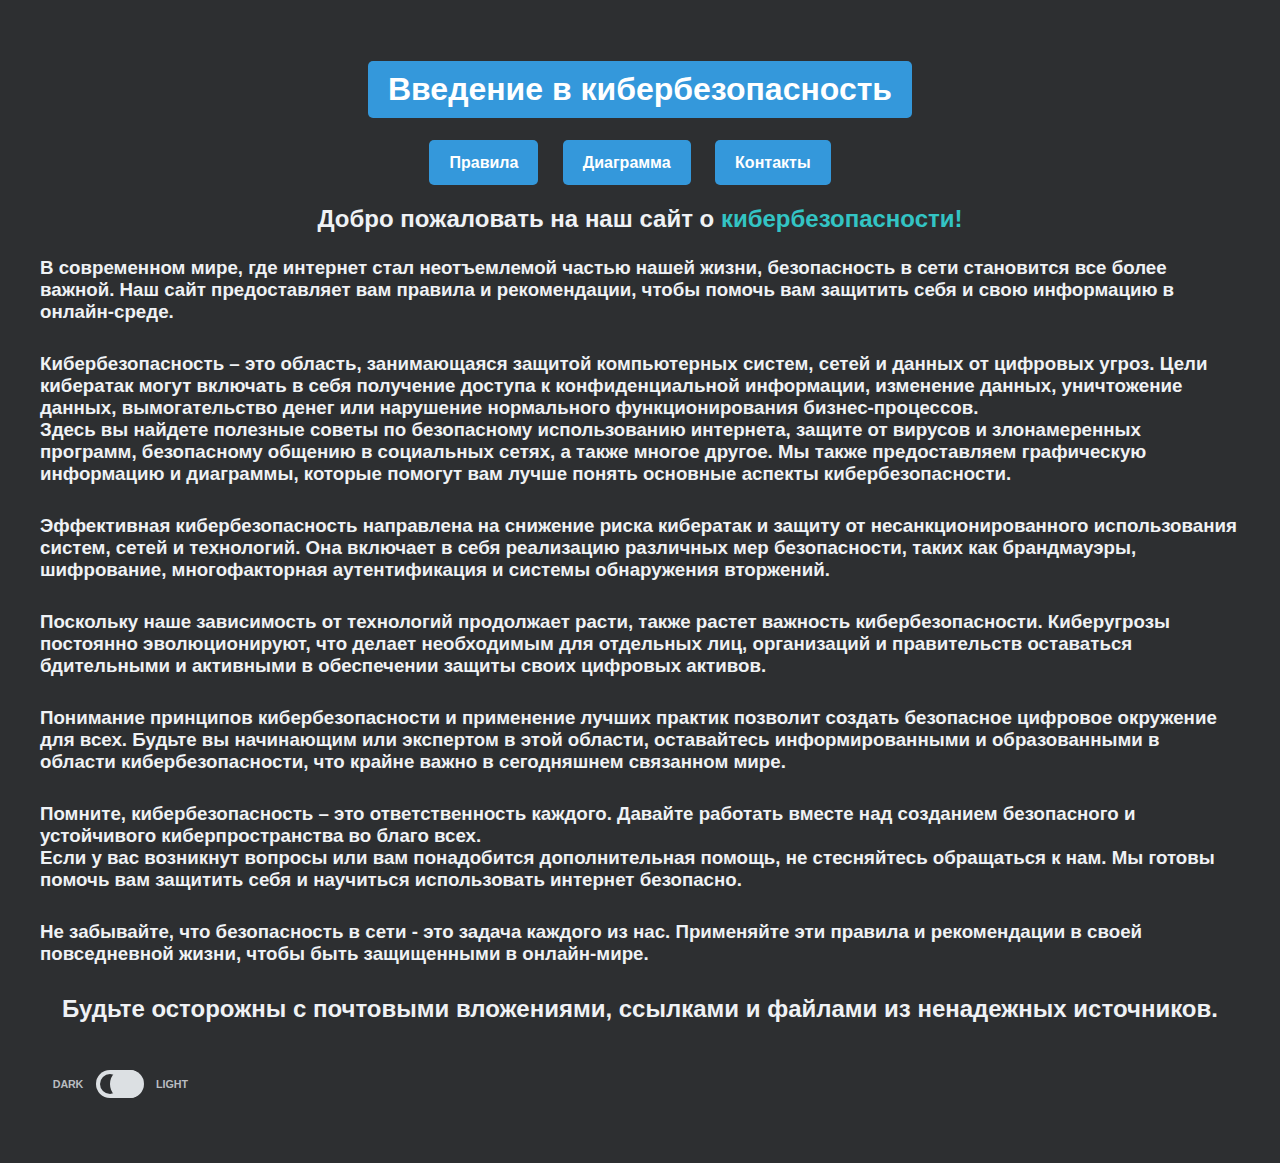
==== index.html @ 18ea7cf4 "qwe" ====
<!DOCTYPE html>
<html>
<head>
  <title>Кибербезопасность</title>
  <link rel="stylesheet" type="text/css" href="styles.css">
  <meta name="viewport" content="width=device-width, initial-scale=1.0">
</head>
<body class="dark">

  <div class="load-flash"></div>
  <header>
    <h1><a href="index.html" class="page-transition">Введение в кибербезопасность</a></h1>
  </header>

  <nav>
    <ul>
      <li><a href="rules.html" class="page-transition">Правила</a></li>
      <li><a href="diagram.html" class="page-transition">Диаграмма</a></li>
      <li><a href="contacts.html" class="page-transition">Контакты</a></li>
    </ul>
  </nav>

  <main>
    <h2>Добро пожаловать на наш сайт о <span style="color: #33c4c4">кибербезопасности!</span></h2>
    <h3 style="margin-bottom: 30px; margin-top: 2%; ">
      В современном мире, где интернет стал неотъемлемой частью нашей жизни, безопасность в сети становится все более важной. Наш сайт предоставляет вам правила и рекомендации, чтобы
      помочь вам защитить себя и свою информацию в онлайн-среде.</h3>
      
    <h3 style="margin-bottom: 30px;">Кибербезопасность – это область, занимающаяся защитой компьютерных систем, сетей и данных от цифровых угроз. Цели кибератак могут включать в себя 
      получение доступа к конфиденциальной информации, изменение данных, уничтожение данных, вымогательство денег или нарушение нормального функционирования бизнес-процессов.<br>
      Здесь вы найдете полезные советы по безопасному использованию интернета, защите от вирусов и злонамеренных программ, безопасному общению в социальных
      сетях, а также многое другое. Мы также предоставляем графическую информацию и диаграммы, которые помогут вам лучше понять основные аспекты кибербезопасности.</h3> 


    <h3 style="margin-bottom: 30px;">  Эффективная кибербезопасность направлена на снижение риска кибератак и защиту от несанкционированного использования систем, сетей и технологий. Она включает в себя реализацию
       различных мер безопасности, таких как брандмауэры, шифрование, многофакторная аутентификация и системы обнаружения вторжений.</h3>
    
    <h3 style="margin-bottom: 30px;">Поскольку наше зависимость от технологий продолжает расти, также растет важность кибербезопасности. Киберугрозы постоянно эволюционируют, что делает необходимым для отдельных лиц, организаций и правительств оставаться бдительными и активными в обеспечении защиты своих цифровых активов.</h3>
    
    <h3 style="margin-bottom: 30px;">Понимание принципов кибербезопасности и применение лучших практик позволит создать безопасное цифровое окружение для всех. Будьте вы начинающим или экспертом в этой области, оставайтесь информированными и образованными в области кибербезопасности, что крайне важно в сегодняшнем связанном мире.</h3>
       
    <h3 style="margin-bottom: 30px;">Помните, кибербезопасность – это ответственность каждого. Давайте работать вместе над созданием безопасного и устойчивого киберпространства во благо всех.<br>
      Если у вас возникнут вопросы или вам понадобится дополнительная помощь, не стесняйтесь обращаться к нам. Мы готовы помочь вам защитить себя и
      научиться использовать интернет безопасно.</h3>
      

    <h3 >Не забывайте, что безопасность в сети - это задача каждого из нас. Применяйте эти правила и рекомендации в своей повседневной жизни, чтобы быть защищенными в онлайн-мире.</h3>
    <h2 style="text-align: center; margin-top: 30px">Будьте осторожны с почтовыми вложениями, ссылками и файлами из ненадежных источников.</h2>

  </main>

  <div style="margin-top: 2px;" class="mode-toggle noselect">
    <h6 class="label-dark">Dark</h6>
    <div class="toggle-switch"></div>
    <h6 class="label-light">Light</h6>
  </div>
  <script src="jquery.js"></script>
  <script src="script.js"></script>
  <script src="anim.js"></script>
</body>
</html>
---- styles.css ----
:root {
	--gray-5:#010101; /*dark*/
	--gray-10:#040404;
	--gray-15:#070808;
	--gray-20:#0D0D0E;
	--gray-25:#141516;
	--gray-30:#1E2022;
	--gray-35:#2D2F31;
	--gray-40:#404346;
	--gray-45:#5B5E62;
	--gray-50:#7C8084;
	--gray-55:#9DA1A5;
	--gray-60:#B9BDC1;
	--gray-65:#CDD1D5;
	--gray-70:#DCE0E3;
	--gray-75:#E7EAED;
	--gray-80:#EFF2F5;
	--gray-85:#F4F7FA;
	--gray-90:#F7FAFD;
	--gray-95:#FCFEFE; /*light*/
	--animate:200ms;

  	--cyan: #33c4c4;
}

.page-transition {
    display: inline-block;
    padding: 10px 20px;
    background-color: #3498db;
    color: #fff;
    text-decoration: none;
    border-radius: 5px;
    transition: all 0.3s ease;
}

.page-transition:hover {
    background-color: #2980b9;
}

/* Для мобильных устройств */
@media only screen and (max-width: 600px) {
    /* Ваши стили для мобильных устройств */
}

/* Для планшетов и десктопов */
@media only screen and (min-width: 601px) {
    /* Ваши стили для планшетов и десктопов */
}


.modal {
    display: none;
    position: fixed;
    z-index: 1;
    left: 0;
    top: 0;
    width: 100%;
    height: 100%;
    overflow: auto;
    background-color: rgba(0, 0, 0, 0.8);
}

.modal-content {
    margin: auto;
    display: block;
    max-width: 90%;
    max-height: 90%;
}

.thumbnail {
    max-width: 300px;
    max-height: 300px;
    cursor: pointer;
}

.close {
    color: white;
    position: absolute;
    top: 10px;
    right: 25px;
    font-size: 35px;
    font-weight: bold;
    cursor: pointer;
}

/* img {
	width: auto;
	height: auto;
	border: 2px solid #333;
	border-radius: 10px;
	box-shadow: 2px 2px 5px rgba(0, 0, 0, 0.2);
	cursor: pointer;
	transition: transform 0.3s; Анимация при увеличении 
}

 img:hover {
	transform: scale(1.1); Увеличение изображения при наведении
} 

#expandedImg {
	display: none;
	position: center;
	top: 0;
	left: 0;
	width: 50%;
	height: 100%;
	background-color: rgba(0, 0, 0, 0.8);
	z-index: 9999;
	transition: opacity 0.5s; Анимация прозрачности 
}

#expandedImg img {
    width: 100%;
}

#expandedImg.show {
	display: block;
	opacity: 1;
} */

ol {
	list-style-type: decimal;
	padding-left: 20px;
}

ul {
	list-style-type: decimal;
	padding-left: 20px;
}

li {
	line-height: 1.6;
	font-family: 'Trebuchet MS', sans-serif;
	margin-bottom: 15px;
}

/* Анимация при переходе */
@keyframes fadeOut {
    from { opacity: 1; }
    to { opacity: 0; }
}

@keyframes fadeIn {
    from { opacity: 0; }
    to { opacity: 1; }
}

.fade-out {
    animation: fadeOut 0.5s forwards; /* forwards сохранит состояние после завершения анимации */
}

.fade-in {
    animation: fadeIn 0.5s;
}

body {
	margin:0;
	padding:40px;
	color:var(--gray-40);
	/*font-family: 'Roboto', sans-serif;*/
	font-family: 'Trebuchet MS', sans-serif;
	background:var(--gray-70);
	-webkit-font-smoothing:antialiased;
	transition:color var(--animate) ease-in-out, background var(--animate) ease-in-out;
}
body.dark {
	color:var(--gray-80);
	background:var(--gray-35);
}
h6 {
	color:var(--gray-40);
	transition:color var(--animate) ease-in-out;
}
body.dark h6 {
	color:var(--gray-80);
}

header a, nav a {
    text-decoration: none; /* убрать подчеркивание */
    color: inherit; /* использовать цвет по умолчанию */
}

header a:hover, nav a:hover {
    color: var(--cyan); /* изменение цвета при наведении */
}

a{
	color: #2980b9;
	text-decoration: none;
}

a:hover {
	color: var(--cyan); /* Цвет ссылки при наведении курсора */
}

body.dark header {
  color:var(--gray-80);
}

p {
	font-family: 'Trebuchet MS', sans-serif;
	font-size: 16px;
	list-style-type: decimal;
}

header {
  text-align: center;
}

h2 {
  text-align: center;
}

nav ul {
  margin: 0;
  padding: 0;
  text-align: center;
}

nav ul li {
  display: inline;
  margin-right: 20px;
}

nav a {
  font-weight: bold;
}

.load-flash {
	z-index:1000;
	top:0;
	left:0;
	right:0;
	bottom:0;
	position:absolute;
	background:var(--gray-35);
}
.mode-toggle {
	display:inline-flex;
	flex-direction:row;
	align-items:center;
}
.label-dark {
	letter-spacing:-0.15px;
}
.label-light {
	letter-spacing:-0.031px;
}
.mode-toggle h6,
body.dark .mode-toggle h6 {
	text-transform:uppercase;
}
.label-dark,
.label-light {
	padding:8px 12px;
	min-width:32px;
	text-align:center;
	color:var(--gray-45);
}
body.dark .label-dark,
body.dark .label-light {
	color:var(--gray-60);
}
.label-dark:hover {
	color:var(--gray-40);
}
.label-dark:active {
	color:var(--gray-5);
}
body.dark .label-dark {
	pointer-events:none;
}
body.dark .label-light:hover {
	color:var(--gray-95);
}
body.dark .label-light:active {
	color:var(--gray-65);
}
.toggle-switch {
	margin:0;
	padding:0;
	width:48px;
	height:28px;
	border:none;
	outline:none;
	overflow:hidden;
	position:relative;
	border-radius:14px;
	display:inline-block;
	background:var(--gray-40);
}
body.dark .toggle-switch {
	width:48px;
}
.toggle-switch,
.toggle-switch:before,
.toggle-switch:after {
	transition:all var(--animate) ease-in-out;
}
body.dark .toggle-switch {
	background:var(--gray-70);
}
.toggle-switch:before {
	top:4px;
	left:24px;
	content:"";
	width:20px;
	height:20px;
	display:block;
	position:absolute;
	border-radius:12px;
	background:var(--gray-70);
}
body.dark .toggle-switch:before {
	left:4px;
	background:var(--gray-35);
}
.toggle-switch:after {
	content:"";
	top:14px;
	right:2px;
	width:1px;
	height:1px;
	display:block;
	position:absolute;
	border-radius:0.5px;
	background:var(--gray-40);
}
body.dark .toggle-switch:after {
	top:-2px;
	right:2px;
	width:32px;
	height:32px;
	border-radius:16px;
	background:var(--gray-70);
}
.toggle-switch:hover,
.toggle-switch:hover:after {
	background:var(--gray-35);
}
.toggle-switch:focus,
.toggle-switch:active,
.toggle-switch:active:after {
	background:var(--gray-25);
}
body.dark .toggle-switch:hover,
body.dark .toggle-switch:hover:after {
	background:var(--gray-95);
}
body.dark .toggle-switch:focus,
body.dark .toggle-switch:active,
body.dark .toggle-switch:active:after {
	background:var(--gray-65);
}
.noselect {
	user-select:none;
	-ms-user-select:none;
	-moz-user-select:none;
	-webkit-user-select:none;
}
.disableEasingTemporarily,
.disableEasingTemporarily:after,
.disableEasingTemporarily:before {
  -o-transition-property:none!important;
  -moz-transition-property:none!important;
  -ms-transition-property:none!important;
  -webkit-transition-property:none!important;
  transition-property:none!important;
  -o-transform:none!important;
  -moz-transform:none!important;
  -ms-transform:none!important;
  -webkit-transform:none!important;
  transform:none!important;
  -webkit-animation:none!important;
  -moz-animation:none!important;
  -o-animation:none!important;
  -ms-animation:none!important;
  animation:none!important;
}
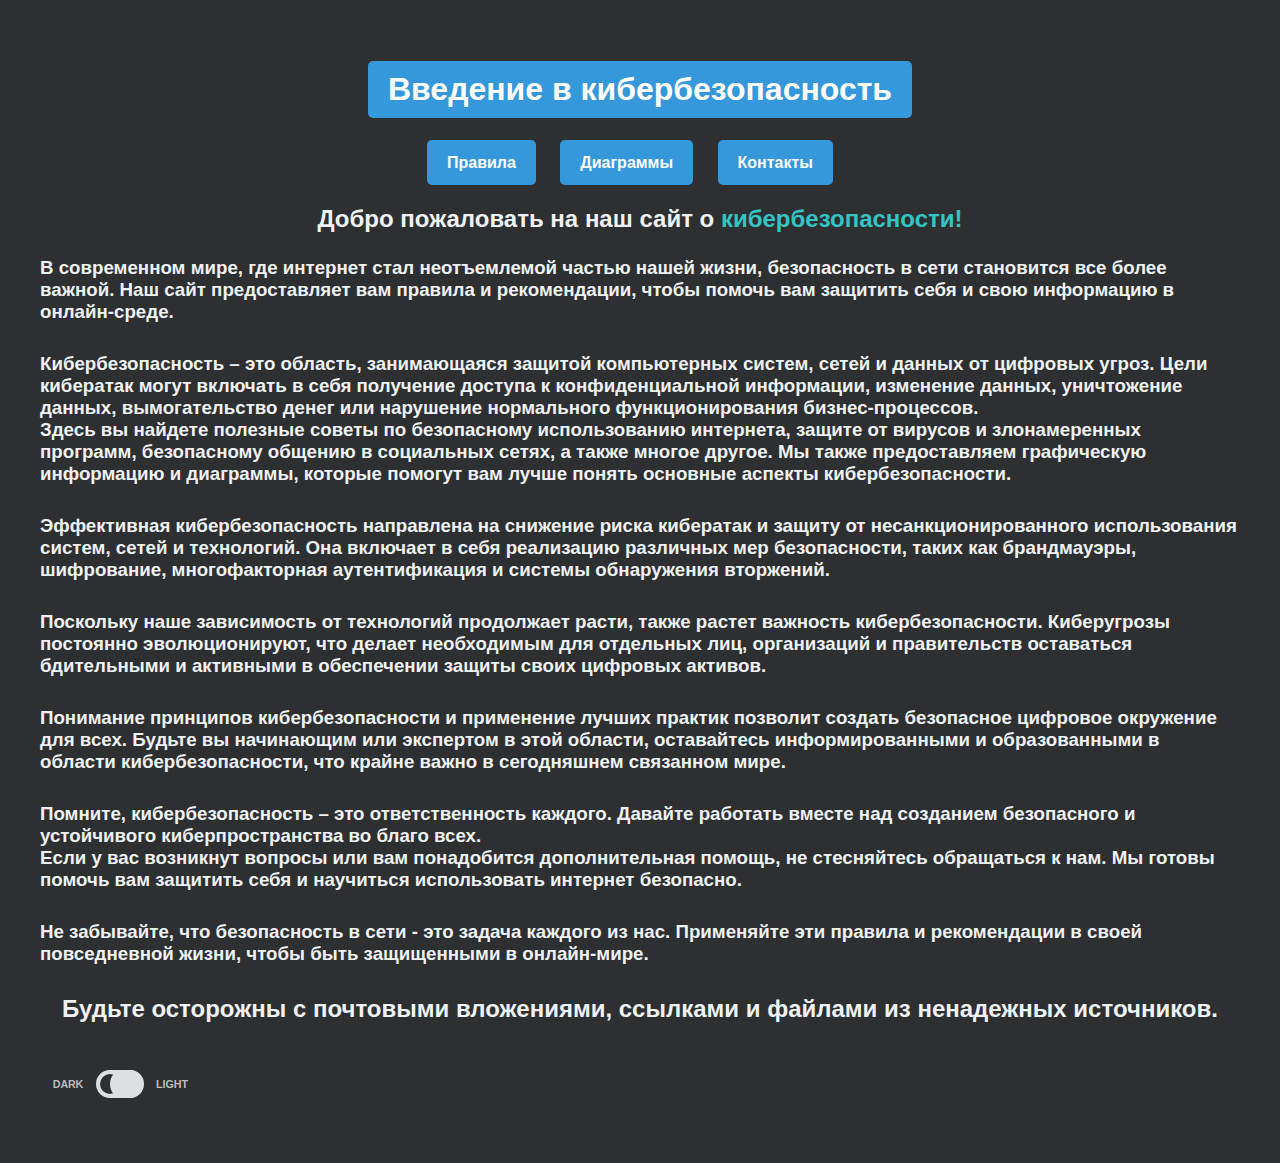
==== commit 607a51b5: "qwe" ====
--- a/index.html
+++ b/index.html
@@ -15,7 +15,7 @@
   <nav>
     <ul>
       <li><a href="rules.html" class="page-transition">Правила</a></li>
-      <li><a href="diagram.html" class="page-transition">Диаграмма</a></li>
+      <li><a href="diagram.html" class="page-transition">Диаграммы</a></li>
       <li><a href="contacts.html" class="page-transition">Контакты</a></li>
     </ul>
   </nav>
